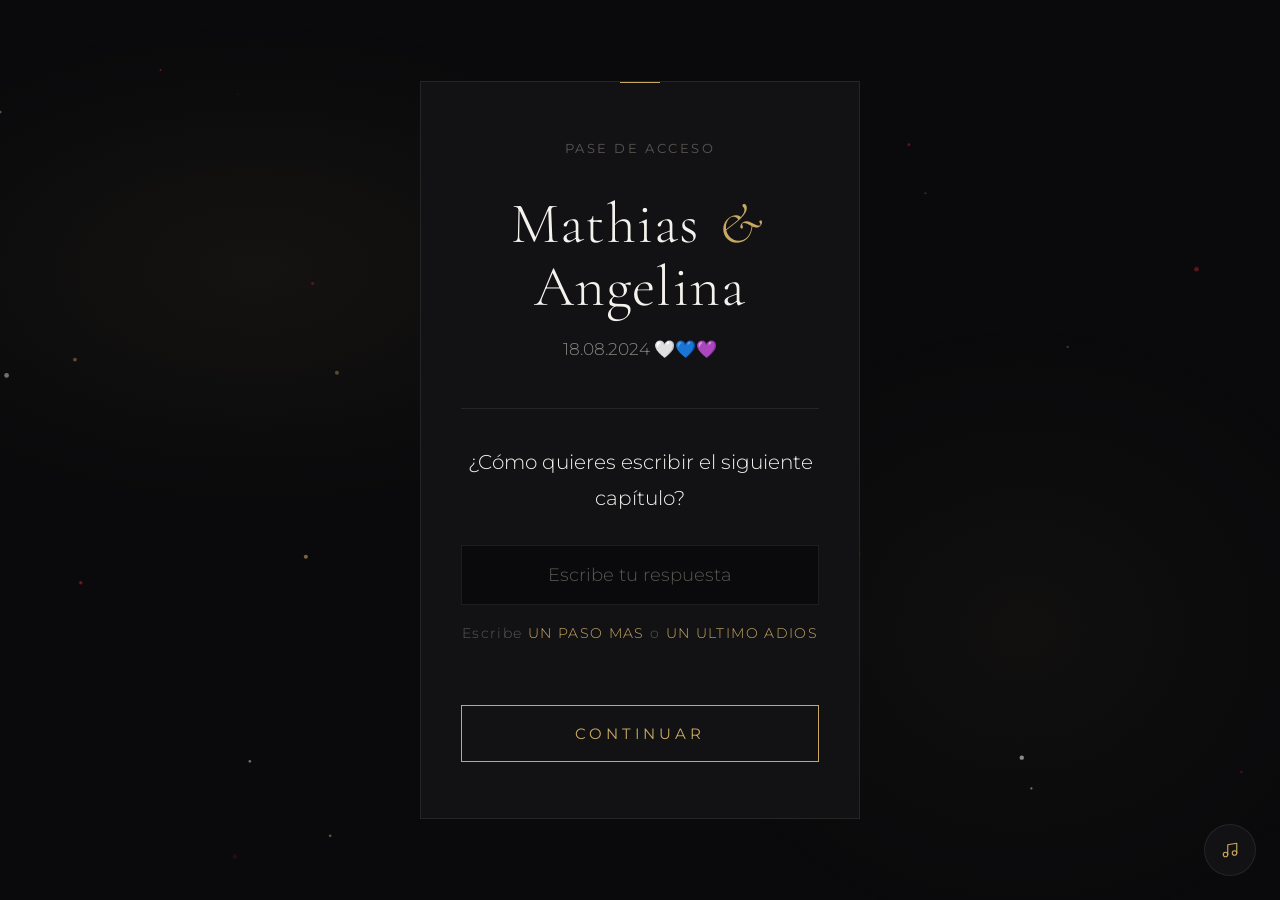
==== index.html @ 217e0d39 "Sitio web completo: Portada, gallery, letra sincronizada" ====
<!DOCTYPE html>
<html lang="es">
<head>
  <meta charset="UTF-8">
  <meta name="viewport" content="width=device-width, initial-scale=1.0">
  <title>Mathias & Angelina</title>
  <link rel="stylesheet" href="styles.css">
</head>
<body>

<div class="stage-glow"></div>
<canvas id="particles"></canvas>
<div id="cursor-glow"></div>

<!-- ==================================================================
     PANTALLA DE ENTRADA
================================================================== -->
<section id="gate">
  <div class="pass">
    <div class="pass-eyebrow mono">Pase de acceso</div>
    <h1 class="pass-title display">Mathias <span class="amp">&</span> Angelina</h1>
    <p class="pass-sub">18.08.2024 🤍💙💜</p>

    <hr class="divider">

    <p class="gate-question">¿Cómo quieres escribir el siguiente capítulo?</p>

    <form class="gate-form" id="gateForm">
      <input
        type="text"
        id="answerInput"
        placeholder="Escribe tu respuesta"
        autocomplete="off"
      >
      <p class="gate-hint">Escribe <span>UN PASO MAS</span> o <span>UN ULTIMO ADIOS</span></p>
      <p id="gateError"></p>
      <button type="submit" id="gateSubmit" class="btn-primary">Continuar</button>
    </form>
  </div>
</section>

<!-- ==================================================================
     ESCENARIO 1 — SEGUIMOS
================================================================== -->
<section id="seguimos" class="scene hidden">
  <div class="scene-inner">
    <p class="scene-eyebrow mono">Encore</p>
    <h2 class="scene-title display">Seguimos</h2>
    <p class="scene-sub">1 año, 11 meses, y lo que sigue.</p>

    <div class="message-block">
      <p>
        Angelina, si estás leyendo esto es porque decidiste seguir aquí,
        conmigo, y no sabes lo que eso significa para mí. No llegamos a
        este aniversario de casualidad: llegamos porque los dos elegimos
        quedarnos incluso en los días difíciles, incluso hoy.
      </p>
      <p>
        1 año y 11 meses no son solo un número. Son todas las
        conversaciones a las que no le tuvimos miedo, las veces que
        discutimos y decidimos entendernos en lugar de rendirnos, y
        la certeza de que sigo eligiéndote a ti, mi rokera, cada vez
        que puedo elegir.
      </p>
      <p>Gracias por quedarte. Vamos por lo que sigue.</p>
      <p>Con todo mi cariño, Mathias.</p>
    </div>

    <div class="lyrics" id="lyricsSeguimos">
      <p class="song-title">Yellow</p>
      <p class="song-artist">Coldplay</p>
      <div class="lyric-lines">
        <p class="lyric-line" data-start="0.0" data-end="3.5">Look at the stars, look how they shine for you</p>
        <p class="lyric-line" data-start="3.5" data-end="6.0">And everything you do</p>
        <p class="lyric-line" data-start="6.0" data-end="11.5">Yeah, they were all yellow</p>
        <div class="lyric-spacer"></div>
        <p class="lyric-line" data-start="19.0" data-end="22.5">I came along, I wrote a song for you</p>
        <p class="lyric-line" data-start="22.5" data-end="25.5">And all the things you do</p>
        <p class="lyric-line" data-start="25.5" data-end="30.5">And it was called Yellow</p>
        <div class="lyric-spacer"></div>
        <p class="lyric-line" data-start="37.0" data-end="40.5">So then I took my turn</p>
        <p class="lyric-line" data-start="40.5" data-end="43.5">Oh what a thing to have done</p>
        <p class="lyric-line" data-start="43.5" data-end="48.5">And it was all Yellow</p>
        <div class="lyric-spacer"></div>
        <p class="lyric-line" data-start="54.0" data-end="58.5">Your skin, oh yeah your skin and bones</p>
        <p class="lyric-line" data-start="58.5" data-end="62.5">Turn into something beautiful</p>
        <p class="lyric-line" data-start="62.5" data-end="66.5">You know, you know I love you so</p>
        <p class="lyric-line" data-start="66.5" data-end="72.0">You know I love you so</p>
        <div class="lyric-spacer"></div>
        <p class="lyric-line" data-start="79.0" data-end="82.5">I swam across, I jumped across for you</p>
        <p class="lyric-line" data-start="82.5" data-end="85.5">Oh what a thing to do</p>
        <p class="lyric-line" data-start="85.5" data-end="91.0">'Cause you were all Yellow</p>
        <div class="lyric-spacer"></div>
        <p class="lyric-line" data-start="98.0" data-end="101.5">I drew a line, I drew a line for you</p>
        <p class="lyric-line" data-start="101.5" data-end="104.5">Oh what a thing to do</p>
        <p class="lyric-line" data-start="104.5" data-end="110.0">And it was all Yellow</p>
        <div class="lyric-spacer"></div>
        <p class="lyric-line" data-start="117.0" data-end="121.5">Your skin, oh yeah your skin and bones</p>
        <p class="lyric-line" data-start="121.5" data-end="125.5">Turn into something beautiful</p>
        <p class="lyric-line" data-start="125.5" data-end="129.5">You know, for you I'd bleed myself dry</p>
        <p class="lyric-line" data-start="129.5" data-end="136.0">For you I'd bleed myself dry</p>
        <div class="lyric-spacer"></div>
        <p class="lyric-line" data-start="143.0" data-end="146.5">It's true, look how they shine for you</p>
        <p class="lyric-line" data-start="146.5" data-end="149.5">Look how they shine for you</p>
        <p class="lyric-line" data-start="149.5" data-end="155.0">Look how they shine</p>
        <div class="lyric-spacer"></div>
        <p class="lyric-line" data-start="160.0" data-end="163.5">Look at the stars, look how they shine for you</p>
        <p class="lyric-line" data-start="163.5" data-end="166.5">And everything you do</p>
        <p class="lyric-line" data-start="166.5" data-end="172.0">Yeah, they were all yellow</p>
      </div>
    </div>

    <div class="section-label">
      <span class="num mono">01</span>
      <span class="line"></span>
      <span class="txt">Nuestro setlist</span>
    </div>

    <div class="setlist">
      <div class="track">
        <span class="track-num mono">01</span>
        <div class="track-body">
          <h3>El primer beso</h3>
          <p>Siendo mejores amigos, en medio de un trabajo grupal nos besamos por primera vez.</p>
        </div>
      </div>

      <div class="track">
        <span class="track-num mono">02</span>
        <div class="track-body">
          <h3>De amigos a algo más</h3>
          <p>El momento en que dejamos de fingir que solo éramos mejores amigos.</p>
        </div>
      </div>

      <div class="track">
        <span class="track-num mono">03</span>
        <div class="track-body">
          <h3>1 año, 11 meses</h3>
          <p>Todo lo que construimos día a día, hasta hoy.</p>
        </div>
      </div>
    </div>

    <div class="section-label">
      <span class="num mono">02</span>
      <span class="line"></span>
      <span class="txt">Galería</span>
    </div>

    <div class="gallery" id="galerySeguimos">
      <div class="photo-frame"><img src="fotos/foto1.jpg" alt="Foto 1" onerror="this.style.display='none'"><div class="ph-placeholder">01</div></div>
      <div class="photo-frame"><img src="fotos/foto2.jpg" alt="Foto 2" onerror="this.style.display='none'"><div class="ph-placeholder">02</div></div>
      <div class="photo-frame"><img src="fotos/foto3.jpg" alt="Foto 3" onerror="this.style.display='none'"><div class="ph-placeholder">03</div></div>
      <div class="photo-frame"><img src="fotos/foto4.jpg" alt="Foto 4" onerror="this.style.display='none'"><div class="ph-placeholder">04</div></div>
      <div class="photo-frame"><img src="fotos/foto5.jpg" alt="Foto 5" onerror="this.style.display='none'"><div class="ph-placeholder">05</div></div>
      <div class="photo-frame"><img src="fotos/foto6.jpg" alt="Foto 6" onerror="this.style.display='none'"><div class="ph-placeholder">06</div></div>
      <div class="photo-frame"><img src="fotos/foto7.jpg" alt="Foto 7" onerror="this.style.display='none'"><div class="ph-placeholder">07</div></div>
      <div class="photo-frame"><img src="fotos/foto8.jpg" alt="Foto 8" onerror="this.style.display='none'"><div class="ph-placeholder">08</div></div>
      <div class="photo-frame"><img src="fotos/foto9.jpg" alt="Foto 9" onerror="this.style.display='none'"><div class="ph-placeholder">09</div></div>
      <div class="photo-frame"><img src="fotos/foto10.jpg" alt="Foto 10" onerror="this.style.display='none'"><div class="ph-placeholder">10</div></div>
      <div class="photo-frame"><img src="fotos/foto11.jpg" alt="Foto 11" onerror="this.style.display='none'"><div class="ph-placeholder">11</div></div>
      <div class="photo-frame"><img src="fotos/foto12.jpg" alt="Foto 12" onerror="this.style.display='none'"><div class="ph-placeholder">12</div></div>
      <div class="photo-frame"><img src="fotos/foto13.jpg" alt="Foto 13" onerror="this.style.display='none'"><div class="ph-placeholder">13</div></div>
      <div class="photo-frame"><img src="fotos/foto14.jpg" alt="Foto 14" onerror="this.style.display='none'"><div class="ph-placeholder">14</div></div>
      <div class="photo-frame"><img src="fotos/foto15.jpg" alt="Foto 15" onerror="this.style.display='none'"><div class="ph-placeholder">15</div></div>
      <div class="photo-frame"><img src="fotos/foto16.jpg" alt="Foto 16" onerror="this.style.display='none'"><div class="ph-placeholder">16</div></div>
      <div class="photo-frame"><img src="fotos/foto17.jpg" alt="Foto 17" onerror="this.style.display='none'"><div class="ph-placeholder">17</div></div>
      <div class="photo-frame"><img src="fotos/foto18.jpg" alt="Foto 18" onerror="this.style.display='none'"><div class="ph-placeholder">18</div></div>
      <div class="photo-frame"><img src="fotos/foto19.jpg" alt="Foto 19" onerror="this.style.display='none'"><div class="ph-placeholder">19</div></div>
      <div class="photo-frame"><img src="fotos/foto20.jpg" alt="Foto 20" onerror="this.style.display='none'"><div class="ph-placeholder">20</div></div>
    </div>

    <p class="signoff">Gracias por seguir eligiéndome <span class="heart">♥</span> — M.</p>
  </div>
</section>

<!-- ==================================================================
     ESCENARIO 2 — DESPEDIMOS
================================================================== -->
<section id="despedimos" class="scene hidden">
  <div class="scene-inner">
    <p class="scene-eyebrow mono">Última función</p>
    <h2 class="scene-title display">Gracias</h2>
    <p class="scene-sub">Por 1 año, 10 meses que valieron la pena.</p>

    <div class="message-block">
      <p>
        Angelina, si estamos aquí es porque decidimos, con honestidad,
        que este capítulo se cierra. Y aunque duele, quiero que sepas
        que nada de lo que vivimos deja de haber sido real ni de haber
        valido la pena.
      </p>
      <p>
        Gracias por 1 año y 10 meses en los que aprendí lo que es
        querer a alguien de verdad. Gracias por tu forma de ser, por
        tu manera de reírte, por dejarme entrar en tu mundo. Todo eso
        me lo llevo conmigo, y espero haberte dejado algo bueno a ti
        también.
      </p>
      <p>
        Te deseo lo mejor de corazón, Angelina. Que sigas siendo tan
        tú, tan rokera, y que lo que venga te trate como mereces.
      </p>
      <p>Con cariño y buenos deseos, Mathias.</p>
    </div>

    <div class="lyrics" id="lyricsDespedidos">
      <p class="song-title">Yellow</p>
      <p class="song-artist">Coldplay</p>
      <div class="lyric-lines">
        <p class="lyric-line" data-start="0.0" data-end="3.5">Look at the stars, look how they shine for you</p>
        <p class="lyric-line" data-start="3.5" data-end="6.0">And everything you do</p>
        <p class="lyric-line" data-start="6.0" data-end="11.5">Yeah, they were all yellow</p>
        <div class="lyric-spacer"></div>
        <p class="lyric-line" data-start="19.0" data-end="22.5">I came along, I wrote a song for you</p>
        <p class="lyric-line" data-start="22.5" data-end="25.5">And all the things you do</p>
        <p class="lyric-line" data-start="25.5" data-end="30.5">And it was called Yellow</p>
        <div class="lyric-spacer"></div>
        <p class="lyric-line" data-start="37.0" data-end="40.5">So then I took my turn</p>
        <p class="lyric-line" data-start="40.5" data-end="43.5">Oh what a thing to have done</p>
        <p class="lyric-line" data-start="43.5" data-end="48.5">And it was all Yellow</p>
        <div class="lyric-spacer"></div>
        <p class="lyric-line" data-start="54.0" data-end="58.5">Your skin, oh yeah your skin and bones</p>
        <p class="lyric-line" data-start="58.5" data-end="62.5">Turn into something beautiful</p>
        <p class="lyric-line" data-start="62.5" data-end="66.5">You know, you know I love you so</p>
        <p class="lyric-line" data-start="66.5" data-end="72.0">You know I love you so</p>
        <div class="lyric-spacer"></div>
        <p class="lyric-line" data-start="79.0" data-end="82.5">I swam across, I jumped across for you</p>
        <p class="lyric-line" data-start="82.5" data-end="85.5">Oh what a thing to do</p>
        <p class="lyric-line" data-start="85.5" data-end="91.0">'Cause you were all Yellow</p>
        <div class="lyric-spacer"></div>
        <p class="lyric-line" data-start="98.0" data-end="101.5">I drew a line, I drew a line for you</p>
        <p class="lyric-line" data-start="101.5" data-end="104.5">Oh what a thing to do</p>
        <p class="lyric-line" data-start="104.5" data-end="110.0">And it was all Yellow</p>
        <div class="lyric-spacer"></div>
        <p class="lyric-line" data-start="117.0" data-end="121.5">Your skin, oh yeah your skin and bones</p>
        <p class="lyric-line" data-start="121.5" data-end="125.5">Turn into something beautiful</p>
        <p class="lyric-line" data-start="125.5" data-end="129.5">You know, for you I'd bleed myself dry</p>
        <p class="lyric-line" data-start="129.5" data-end="136.0">For you I'd bleed myself dry</p>
        <div class="lyric-spacer"></div>
        <p class="lyric-line" data-start="143.0" data-end="146.5">It's true, look how they shine for you</p>
        <p class="lyric-line" data-start="146.5" data-end="149.5">Look how they shine for you</p>
        <p class="lyric-line" data-start="149.5" data-end="155.0">Look how they shine</p>
        <div class="lyric-spacer"></div>
        <p class="lyric-line" data-start="160.0" data-end="163.5">Look at the stars, look how they shine for you</p>
        <p class="lyric-line" data-start="163.5" data-end="166.5">And everything you do</p>
        <p class="lyric-line" data-start="166.5" data-end="172.0">Yeah, they were all yellow</p>
      </div>
    </div>

    <div class="section-label">
      <span class="num mono">01</span>
      <span class="line"></span>
      <span class="txt">Algunos recuerdos</span>
    </div>

    <div class="gallery gallery-soft" id="galeryDespedida">
      <div class="photo-frame"><img src="fotos/despedida1.jpg" alt="Foto 1" onerror="this.style.display='none'"><div class="ph-placeholder">01</div></div>
      <div class="photo-frame"><img src="FT 19.jpeg" alt="Foto 2" onerror="this.style.display='none'"><div class="ph-placeholder">02</div></div>
      <div class="photo-frame"><img src="FT 15 .jpeg" alt="Foto 3" onerror="this.style.display='none'"><div class="ph-placeholder">03</div></div>
      <div class="photo-frame"><img src="FT 11.jpeg" alt="Foto 4" onerror="this.style.display='none'"><div class="ph-placeholder">04</div></div>
    </div>

    <p class="signoff">Gracias por todo lo que fuimos <span class="heart">♥</span> — M.</p>
  </div>
</section>

<!-- Reproductor de música -->
<audio id="bgMusic" src="cancion.mp3" loop></audio>
<button id="musicToggle" aria-label="Reproducir música" title="Música">
  <svg viewBox="0 0 24 24">
    <path d="M9 18V5l12-2v13"/>
    <circle cx="6" cy="18" r="3"/>
    <circle cx="18" cy="16" r="3"/>
  </svg>
</button>

<script src="background.js"></script>
<script src="app.js"></script>
</body>
</html>
---- styles.css ----
/* ====================================================================
   ESTILOS COMPARTIDOS — Mathias & Angelina
   Diseño elegante minimalista + móvil optimizado
===================================================================== */

@import url('https://fonts.googleapis.com/css2?family=Cormorant+Garamond:ital,wght@0,300;0,400;0,500;0,600;1,300;1,400&family=Montserrat:wght@200;300;400;500&display=swap');

:root {
  --bg: #0a0a0c;
  --bg-soft: #121215;
  --bg-card: #1a1a1f;
  --accent: #c9a962;
  --accent-soft: rgba(201, 169, 98, 0.15);
  --text: #f5f2ed;
  --text-muted: #8a8580;
  --text-dim: #5a5652;
  --border: rgba(245, 242, 237, 0.08);
  --border-hover: rgba(201, 169, 98, 0.3);
}

*, *::before, *::after {
  box-sizing: border-box;
  margin: 0;
  padding: 0;
}

html {
  scroll-behavior: smooth;
  font-size: 18px;
}

body {
  background: var(--bg);
  color: var(--text);
  font-family: 'Montserrat', -apple-system, sans-serif;
  font-weight: 300;
  line-height: 1.8;
  overflow-x: hidden;
  -webkit-font-smoothing: antialiased;
}

/* ---------- Tipografías ---------- */
.display {
  font-family: 'Cormorant Garamond', Georgia, serif;
  font-weight: 300;
  letter-spacing: 0.02em;
  line-height: 1.1;
}

.mono {
  font-family: 'Montserrat', sans-serif;
  font-weight: 400;
  font-size: 0.7rem;
  letter-spacing: 0.2em;
  text-transform: uppercase;
}

.hidden {
  display: none !important;
}

/* ---------- Fondo atmosférico ---------- */
.stage-glow {
  position: fixed;
  inset: 0;
  pointer-events: none;
  z-index: 0;
}

.stage-glow::before {
  content: "";
  position: absolute;
  width: 100%;
  height: 100%;
  background:
    radial-gradient(ellipse 50% 40% at 20% 30%, rgba(201, 169, 98, 0.06), transparent 70%),
    radial-gradient(ellipse 40% 50% at 80% 70%, rgba(201, 169, 98, 0.04), transparent 70%);
  animation: ambientDrift 40s ease-in-out infinite alternate;
}

@keyframes ambientDrift {
  0% { transform: translate(0, 0) scale(1); }
  50% { transform: translate(2%, -1%) scale(1.02); }
  100% { transform: translate(-1%, 2%) scale(0.98); }
}

#particles {
  position: fixed;
  inset: 0;
  z-index: 0;
  pointer-events: none;
}

/* Resplandor cursor */
#cursor-glow {
  position: fixed;
  width: 300px;
  height: 300px;
  left: 0;
  top: 0;
  transform: translate(-50%, -50%);
  border-radius: 50%;
  background: radial-gradient(circle, rgba(201, 169, 98, 0.1), transparent 70%);
  pointer-events: none;
  z-index: 0;
  opacity: 0;
  transition: opacity 0.6s ease;
  filter: blur(30px);
}

#cursor-glow.active {
  opacity: 1;
}

@media (prefers-reduced-motion: reduce) {
  .stage-glow::before { animation: none; }
  #cursor-glow { display: none; }
}

/* ---------- Botones ---------- */
.btn-primary {
  background: transparent;
  color: var(--accent);
  border: 1px solid var(--accent);
  padding: 18px 56px;
  font-family: 'Montserrat', sans-serif;
  font-size: 0.85rem;
  font-weight: 400;
  letter-spacing: 0.25em;
  text-transform: uppercase;
  cursor: pointer;
  transition: all 0.4s cubic-bezier(0.25, 0.46, 0.45, 0.94);
  text-decoration: none;
  display: inline-block;
  position: relative;
  overflow: hidden;
}

.btn-primary::before {
  content: "";
  position: absolute;
  top: 0;
  left: -100%;
  width: 100%;
  height: 100%;
  background: var(--accent);
  transition: left 0.4s cubic-bezier(0.25, 0.46, 0.45, 0.94);
  z-index: -1;
}

.btn-primary:hover {
  color: var(--bg);
}

.btn-primary:hover::before {
  left: 0;
}

/* ---------- Portada ---------- */
#cover {
  min-height: 100vh;
  min-height: 100dvh;
  display: flex;
  flex-direction: column;
  align-items: center;
  justify-content: center;
  position: relative;
  z-index: 1;
  padding: 32px 24px;
  text-align: center;
}

.cover-eyebrow {
  color: var(--text-dim);
  margin-bottom: 40px;
  opacity: 0;
  animation: fadeIn 1s ease 0.3s forwards;
}

.cover-title {
  font-size: clamp(3rem, 12vw, 8rem);
  display: flex;
  flex-wrap: wrap;
  justify-content: center;
  gap: 0 0.3em;
}

.cover-title .word {
  display: inline-block;
  opacity: 0;
  transform: translateY(30px);
  animation: riseIn 1s cubic-bezier(0.25, 0.46, 0.45, 0.94) forwards;
}

.cover-title .word:nth-child(1) { animation-delay: 0.5s; }
.cover-title .word.amp {
  color: var(--accent);
  font-style: italic;
  animation-delay: 0.8s;
}
.cover-title .word:nth-child(3) { animation-delay: 1.1s; }

@keyframes riseIn {
  to { opacity: 1; transform: translateY(0); }
}

@keyframes fadeIn {
  to { opacity: 1; }
}

.cover-line {
  width: 0;
  height: 1px;
  background: linear-gradient(90deg, transparent, var(--accent), transparent);
  margin: 40px auto 0;
  animation: growLine 1.5s ease 1.4s forwards;
}

@keyframes growLine {
  to { width: 200px; }
}

.cover-sub {
  margin-top: 32px;
  color: var(--text-muted);
  font-size: 1.05rem;
  max-width: 400px;
  opacity: 0;
  animation: fadeIn 1s ease 1.8s forwards;
}

.cover-sub strong {
  color: var(--accent);
  font-weight: 400;
}

.cover-cta {
  margin-top: 56px;
  opacity: 0;
  animation: fadeIn 1s ease 2.2s forwards;
}

.cover-hint {
  margin-top: 24px;
  color: var(--text-dim);
  opacity: 0;
  animation: fadeIn 1s ease 2.6s forwards;
}

@media (prefers-reduced-motion: reduce) {
  .cover-eyebrow, .cover-title .word, .cover-sub, .cover-cta, .cover-hint, .cover-line {
    animation: none !important;
    opacity: 1 !important;
    transform: none !important;
    width: 200px;
  }
}

/* ---------- Pantalla de entrada (gate) ---------- */
#gate {
  min-height: 100vh;
  min-height: 100dvh;
  display: flex;
  align-items: center;
  justify-content: center;
  position: relative;
  z-index: 1;
  padding: 24px;
}

.pass {
  width: 100%;
  max-width: 440px;
  background: var(--bg-soft);
  border: 1px solid var(--border);
  padding: 56px 40px;
  position: relative;
}

.pass::before {
  content: "";
  position: absolute;
  top: 0;
  left: 50%;
  transform: translateX(-50%);
  width: 40px;
  height: 1px;
  background: var(--accent);
}

.pass-eyebrow {
  color: var(--text-dim);
  text-align: center;
  margin-bottom: 32px;
}

.pass-title {
  font-size: clamp(2rem, 8vw, 3.2rem);
  text-align: center;
  color: var(--text);
}

.pass-title .amp {
  color: var(--accent);
  font-style: italic;
  margin: 0 0.1em;
}

.pass-sub {
  text-align: center;
  color: var(--text-muted);
  font-size: 0.95rem;
  margin-top: 14px;
  margin-bottom: 44px;
}

.pass-sub strong {
  color: var(--accent);
  font-weight: 400;
}

.divider {
  border: none;
  border-top: 1px solid var(--border);
  margin: 0 0 36px;
}

.gate-question {
  text-align: center;
  font-size: 1.1rem;
  color: var(--text);
  margin-bottom: 28px;
  font-weight: 300;
}

.gate-form {
  display: flex;
  flex-direction: column;
  gap: 16px;
}

#answerInput {
  background: var(--bg);
  border: 1px solid var(--border);
  color: var(--text);
  font-family: 'Montserrat', sans-serif;
  font-size: 1rem;
  font-weight: 300;
  text-align: center;
  padding: 18px 20px;
  letter-spacing: 0.15em;
  text-transform: uppercase;
  outline: none;
  transition: border-color 0.3s ease, box-shadow 0.3s ease;
}

#answerInput:focus {
  border-color: var(--accent);
  box-shadow: 0 0 0 3px var(--accent-soft);
}

#answerInput::placeholder {
  color: var(--text-dim);
  text-transform: none;
  letter-spacing: normal;
}

.gate-hint {
  text-align: center;
  font-size: 0.75rem;
  color: var(--text-dim);
  letter-spacing: 0.1em;
}

.gate-hint span {
  color: var(--accent);
}

#gateSubmit {
  margin-top: 8px;
  width: 100%;
}

#gateError {
  text-align: center;
  font-size: 0.85rem;
  color: #c97a6a;
  min-height: 24px;
  margin-top: -4px;
}

/* ---------- Secciones ---------- */
.scene {
  position: relative;
  z-index: 1;
  min-height: 100vh;
  padding: 100px 24px 120px;
}

.scene-inner {
  max-width: 900px;
  margin: 0 auto;
}

.scene-eyebrow {
  text-align: center;
  color: var(--text-dim);
  margin-bottom: 20px;
}

.scene-title {
  text-align: center;
  font-size: clamp(2.5rem, 10vw, 5rem);
  margin-bottom: 12px;
}

.scene-sub {
  text-align: center;
  color: var(--text-muted);
  font-size: 1rem;
  margin-bottom: 70px;
}

/* ---------- Mensajes ---------- */
.message-block {
  max-width: 600px;
  margin: 0 auto 90px;
  font-size: 1.1rem;
  line-height: 2;
  color: var(--text-muted);
  font-weight: 300;
  text-align: center;
}

.message-block p {
  margin: 0 0 24px;
}

.message-block p:last-child {
  margin-bottom: 0;
  color: var(--text-dim);
  font-style: italic;
  margin-top: 40px;
}

/* ---------- Labels de sección ---------- */
.section-label {
  display: flex;
  align-items: center;
  gap: 20px;
  max-width: 600px;
  margin: 0 auto 40px;
}

.section-label .num {
  color: var(--accent);
  font-size: 0.75rem;
}

.section-label .line {
  flex: 1;
  height: 1px;
  background: var(--border);
}

.section-label .txt {
  font-size: 0.7rem;
  color: var(--text-dim);
}

/* ---------- Timeline / Setlist ---------- */
.setlist {
  max-width: 600px;
  margin: 0 auto 90px;
  border-top: 1px solid var(--border);
}

.track {
  display: flex;
  gap: 24px;
  padding: 28px 0;
  border-bottom: 1px solid var(--border);
  transition: background 0.3s ease;
}

.track:hover {
  background: var(--accent-soft);
}

.track-num {
  color: var(--accent);
  font-size: 0.75rem;
  padding-top: 4px;
  min-width: 28px;
}

.track-body h3 {
  font-family: 'Cormorant Garamond', Georgia, serif;
  font-size: 1.6rem;
  font-weight: 400;
  margin: 0 0 8px;
  color: var(--text);
}

.track-body p {
  margin: 0;
  font-size: 0.95rem;
  color: var(--text-muted);
  line-height: 1.7;
}

/* ---------- Galería ---------- */
.gallery {
  display: grid;
  grid-template-columns: repeat(4, 1fr);
  gap: 16px;
  max-width: 900px;
  margin: 0 auto;
}

.photo-frame {
  aspect-ratio: 3/4;
  background: var(--bg-card);
  border: 1px solid var(--border);
  overflow: hidden;
  position: relative;
  opacity: 0;
  transform: translateY(24px);
  transition: opacity 0.7s ease, transform 0.7s ease, border-color 0.3s ease;
}

.photo-frame.visible {
  opacity: 1;
  transform: translateY(0);
}

.photo-frame:hover {
  border-color: var(--border-hover);
}

.photo-frame img {
  width: 100%;
  height: 100%;
  object-fit: cover;
  display: block;
  transition: transform 0.6s cubic-bezier(0.25, 0.46, 0.45, 0.94), filter 0.6s ease;
  filter: grayscale(20%) brightness(0.95);
}

.photo-frame:hover img {
  transform: scale(1.05);
  filter: grayscale(0%) brightness(1);
}

.photo-frame .ph-placeholder {
  position: absolute;
  inset: 0;
  display: flex;
  align-items: center;
  justify-content: center;
  font-size: 0.7rem;
  color: var(--text-dim);
  letter-spacing: 0.1em;
}

@media (prefers-reduced-motion: reduce) {
  .photo-frame {
    opacity: 1;
    transform: none;
    transition: none;
  }
  .photo-frame:hover img {
    transform: none;
  }
}

/* Galería despedida */
.gallery-soft .photo-frame {
  filter: grayscale(40%) brightness(0.85);
}

.gallery-soft .photo-frame:hover {
  filter: none;
}

/* ---------- Reproductor ---------- */
#musicToggle {
  position: fixed;
  bottom: 24px;
  right: 24px;
  z-index: 10;
  width: 52px;
  height: 52px;
  border-radius: 50%;
  background: var(--bg-soft);
  border: 1px solid var(--border);
  display: flex;
  align-items: center;
  justify-content: center;
  cursor: pointer;
  transition: all 0.3s ease;
}

#musicToggle:hover {
  border-color: var(--accent);
  background: var(--bg-card);
}

#musicToggle svg {
  width: 18px;
  height: 18px;
  fill: none;
  stroke: var(--accent);
  stroke-width: 1.5;
  stroke-linecap: round;
  stroke-linejoin: round;
}

#musicToggle.playing {
  animation: gentlePulse 3s ease-in-out infinite;
}

@keyframes gentlePulse {
  0%, 100% { box-shadow: 0 0 0 0 var(--accent-soft); }
  50% { box-shadow: 0 0 0 12px transparent; }
}

/* ---------- Firma ---------- */
.signoff {
  text-align: center;
  margin-top: 100px;
  color: var(--text-dim);
  font-size: 0.85rem;
  letter-spacing: 0.15em;
}

.signoff .heart {
  color: var(--accent);
  display: inline-block;
  animation: heartbeat 2s ease-in-out infinite;
}

@keyframes heartbeat {
  0%, 100% { transform: scale(1); }
  50% { transform: scale(1.1); }
}

/* ---------- Letra de canción ---------- */
.lyrics {
  max-width: 500px;
  margin: 0 auto 90px;
  text-align: center;
  padding: 48px 32px;
  border-top: 1px solid var(--border);
  border-bottom: 1px solid var(--border);
  position: relative;
}

.lyrics::before {
  content: "♫";
  display: block;
  font-size: 1.2rem;
  color: var(--accent);
  margin-bottom: 28px;
  opacity: 0.6;
}

.lyrics .song-title {
  font-family: 'Montserrat', sans-serif;
  font-size: 0.7rem;
  font-weight: 400;
  letter-spacing: 0.25em;
  text-transform: uppercase;
  color: var(--accent);
  margin-bottom: 8px;
}

.lyrics .song-artist {
  font-family: 'Montserrat', sans-serif;
  font-size: 0.7rem;
  font-weight: 300;
  color: var(--text-dim);
  margin-bottom: 32px;
  letter-spacing: 0.1em;
}

.lyrics .lyric-lines {
  max-height: 320px;
  overflow-y: auto;
  scroll-behavior: smooth;
  scrollbar-width: none;
}

.lyrics .lyric-lines::-webkit-scrollbar {
  display: none;
}

.lyrics .lyric-line {
  font-family: 'Cormorant Garamond', Georgia, serif;
  font-size: 1.2rem;
  font-style: italic;
  color: var(--text-dim);
  line-height: 2.2;
  margin: 0;
  transition: color 0.4s ease, transform 0.4s ease, text-shadow 0.4s ease;
  cursor: pointer;
  padding: 4px 8px;
  border-radius: 4px;
}

.lyrics .lyric-line:hover {
  color: var(--text-muted);
  background: rgba(201, 169, 98, 0.05);
}

.lyrics .lyric-line.active {
  color: var(--text);
  transform: scale(1.05);
  text-shadow: 0 0 30px rgba(201, 169, 98, 0.3);
}

.lyrics .lyric-line.past {
  color: var(--text-muted);
}

.lyrics .lyric-spacer {
  height: 16px;
}

/* ====================================================================
   MÓVIL — Responsive completo
===================================================================== */

@media (max-width: 600px) {
  html {
    font-size: 16px;
  }

  body {
    line-height: 1.75;
  }

  /* Portada */
  #cover {
    padding: 24px 20px;
    min-height: 100vh;
    min-height: 100dvh;
  }

  .cover-title {
    font-size: clamp(2.5rem, 14vw, 4rem);
    gap: 0 0.2em;
  }

  .cover-sub {
    font-size: 0.95rem;
    padding: 0 12px;
  }

  .cover-eyebrow {
    margin-bottom: 28px;
  }

  .cover-line {
    margin-top: 28px;
  }

  /* Gate / Pass */
  #gate {
    padding: 16px;
    align-items: flex-start;
    padding-top: 15vh;
  }

  .pass {
    padding: 40px 28px;
  }

  .pass-title {
    font-size: clamp(1.8rem, 10vw, 2.8rem);
  }

  .pass-sub {
    font-size: 0.9rem;
    margin-bottom: 36px;
  }

  .gate-question {
    font-size: 1rem;
  }

  #answerInput {
    font-size: 0.95rem;
    padding: 16px 16px;
  }

  /* Escenas */
  .scene {
    padding: 70px 20px 100px;
  }

  .scene-title {
    font-size: clamp(2rem, 12vw, 3.5rem);
  }

  .scene-sub {
    font-size: 0.9rem;
    margin-bottom: 50px;
  }

  .message-block {
    font-size: 1rem;
    line-height: 1.9;
    margin-bottom: 70px;
    padding: 0 4px;
  }

  /* Setlist */
  .track {
    gap: 16px;
    padding: 24px 0;
  }

  .track-body h3 {
    font-size: 1.35rem;
  }

  .track-body p {
    font-size: 0.9rem;
  }

  /* Galería — 2 columnas en móvil */
  .gallery {
    grid-template-columns: repeat(2, 1fr);
    gap: 10px;
  }

  .photo-frame .ph-placeholder {
    font-size: 0.6rem;
  }

  /* Labels */
  .section-label {
    gap: 14px;
    margin-bottom: 30px;
  }

  /* Firma */
  .signoff {
    margin-top: 70px;
    font-size: 0.8rem;
  }

  /* Letra */
  .lyrics {
    padding: 36px 20px;
    margin-bottom: 70px;
  }

  .lyrics .lyric-line {
    font-size: 1.1rem;
  }

  .lyrics .lyric-lines {
    max-height: 280px;
  }

  /* Botón música */
  #musicToggle {
    bottom: 20px;
    right: 20px;
    width: 48px;
    height: 48px;
  }

  #musicToggle svg {
    width: 16px;
    height: 16px;
  }
}

/* Tablets / pantallas medianas */
@media (min-width: 601px) and (max-width: 900px) {
  .gallery {
    grid-template-columns: repeat(3, 1fr);
    gap: 14px;
  }

  .scene {
    padding: 90px 32px 120px;
  }
}
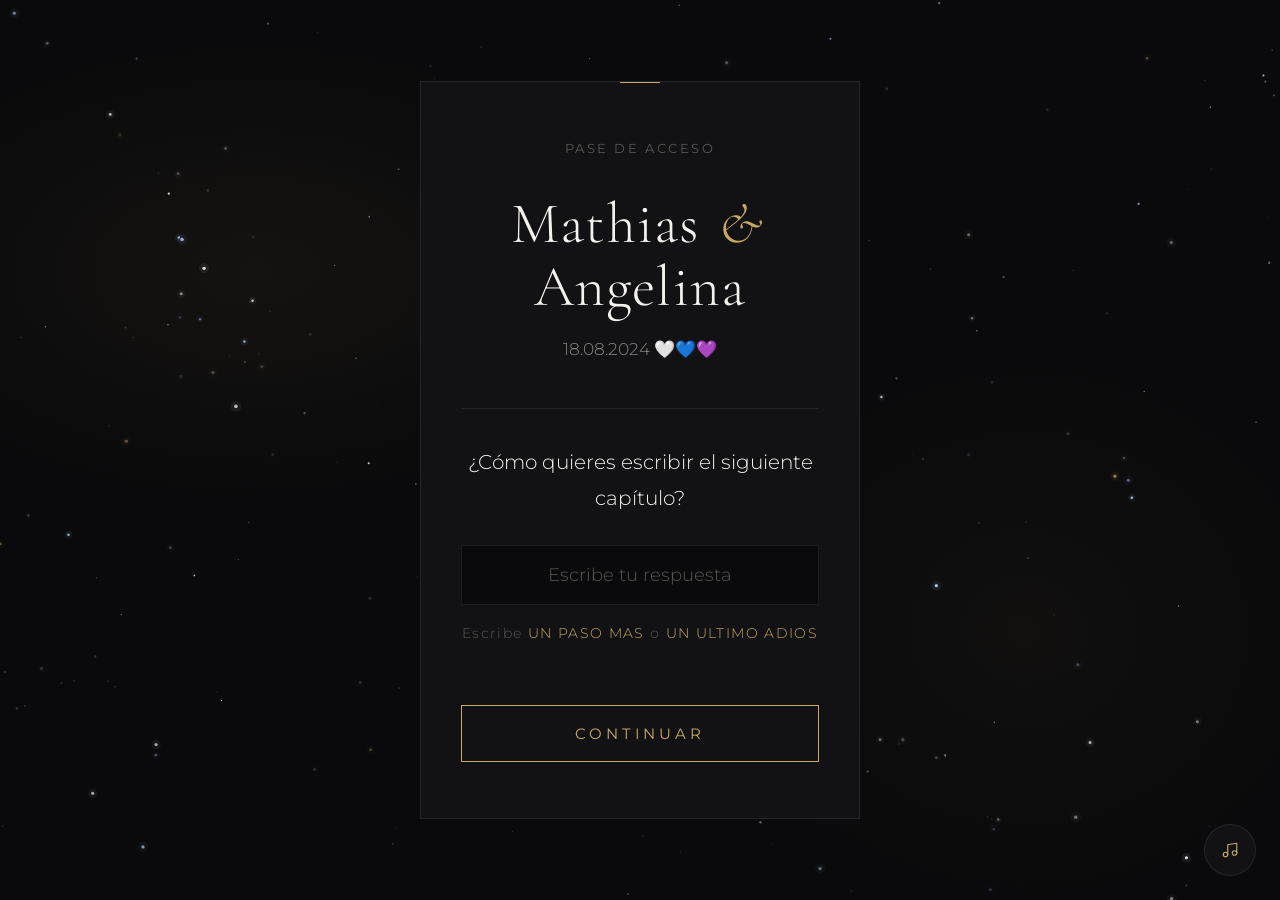
==== commit 30a684b0: "Mensaje oculto" ====
--- a/index.html
+++ b/index.html
@@ -172,6 +172,7 @@
     </div>
 
     <p class="signoff">Gracias por seguir eligiéndome <span class="heart">♥</span> — M.</p>
+    <p class="hidden-message" title="Gracias por enseñarme a amar.">♥</p>
   </div>
 </section>
 
@@ -263,6 +264,7 @@
     </div>
 
     <p class="signoff">Gracias por todo lo que fuimos <span class="heart">♥</span> — M.</p>
+    <p class="hidden-message" title="Gracias por enseñarme a amar.">♥</p>
   </div>
 </section>
 
--- a/styles.css
+++ b/styles.css
@@ -727,6 +727,22 @@
   height: 16px;
 }
 
+/* ---------- Mensaje oculto ---------- */
+.hidden-message {
+  text-align: center;
+  margin-top: 40px;
+  font-size: 0.6rem;
+  color: transparent;
+  cursor: default;
+  transition: color 0.6s ease;
+  letter-spacing: 0.3em;
+}
+
+.hidden-message:hover {
+  color: var(--accent);
+  letter-spacing: 0.5em;
+}
+
 /* ====================================================================
    MÓVIL — Responsive completo
 ===================================================================== */
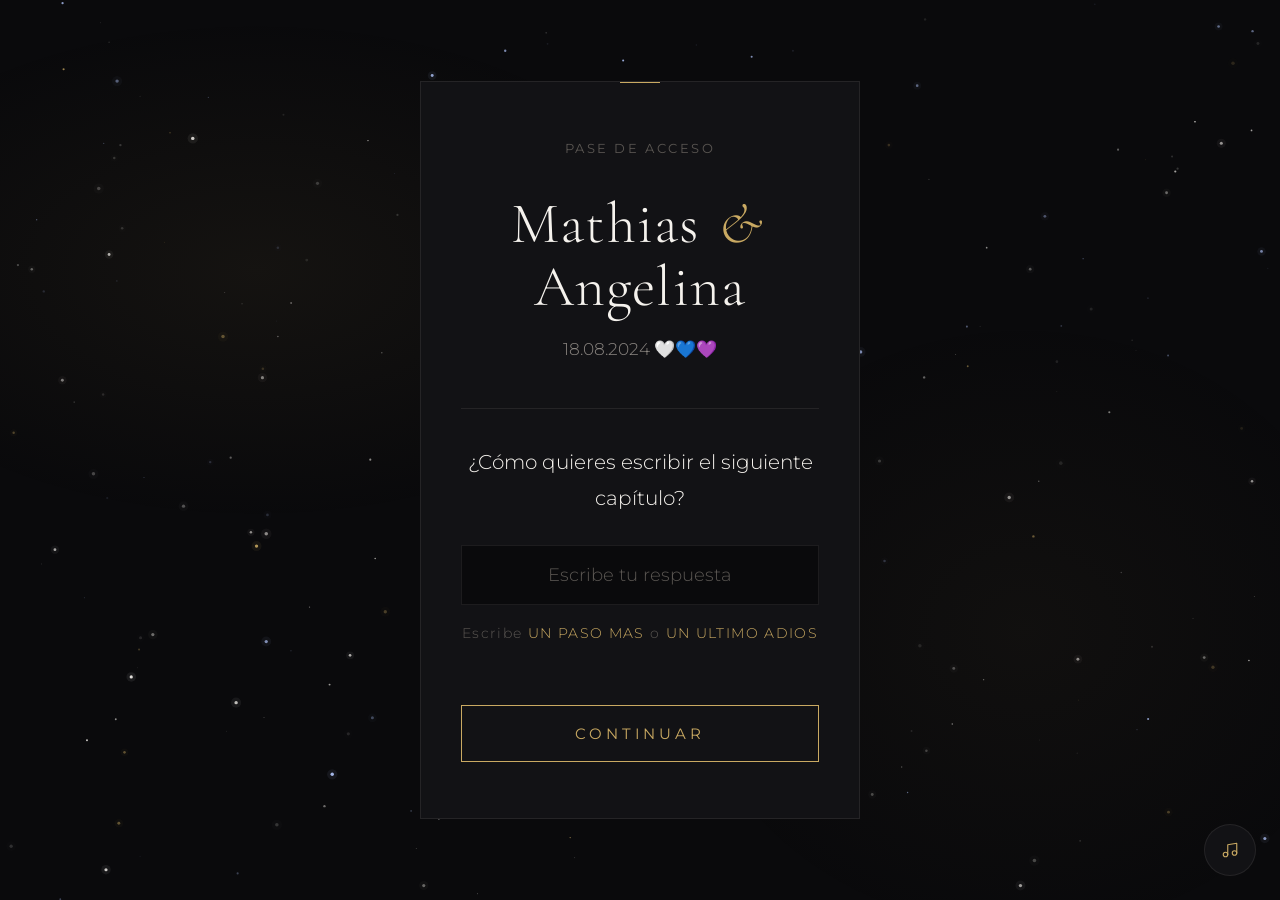
==== commit 8a3dcbdd: "Modal con mensaje secreto al hacer click" ====
--- a/index.html
+++ b/index.html
@@ -172,7 +172,7 @@
     </div>
 
     <p class="signoff">Gracias por seguir eligiéndome <span class="heart">♥</span> — M.</p>
-    <p class="hidden-message" title="Gracias por enseñarme a amar.">♥</p>
+    <p class="hidden-message" id="hiddenMsg1">♥</p>
   </div>
 </section>
 
@@ -264,9 +264,17 @@
     </div>
 
     <p class="signoff">Gracias por todo lo que fuimos <span class="heart">♥</span> — M.</p>
-    <p class="hidden-message" title="Gracias por enseñarme a amar.">♥</p>
+    <p class="hidden-message" id="hiddenMsg2">♥</p>
   </div>
 </section>
+
+<!-- Mensaje oculto modal -->
+<div class="secret-modal" id="secretModal">
+  <div class="secret-modal-content">
+    <p class="secret-text">Gracias por enseñarme a amar.</p>
+    <button class="secret-close" id="secretClose">♥</button>
+  </div>
+</div>
 
 <!-- Reproductor de música -->
 <audio id="bgMusic" src="cancion.mp3" loop></audio>
--- a/styles.css
+++ b/styles.css
@@ -731,16 +731,75 @@
 .hidden-message {
   text-align: center;
   margin-top: 40px;
-  font-size: 0.6rem;
-  color: transparent;
-  cursor: default;
-  transition: color 0.6s ease;
-  letter-spacing: 0.3em;
-}
-
-.hidden-message:hover {
-  color: var(--accent);
-  letter-spacing: 0.5em;
+  font-size: 0.8rem;
+  color: var(--text-dim);
+  cursor: pointer;
+  transition: all 0.6s ease;
+  letter-spacing: 0.2em;
+  opacity: 0.4;
+}
+
+.hidden-message:hover,
+.hidden-message:active {
+  color: var(--accent);
+  opacity: 1;
+}
+
+/* Modal secreto */
+.secret-modal {
+  position: fixed;
+  inset: 0;
+  z-index: 100;
+  display: flex;
+  align-items: center;
+  justify-content: center;
+  background: rgba(10, 10, 12, 0.92);
+  opacity: 0;
+  visibility: hidden;
+  transition: opacity 0.5s ease, visibility 0.5s ease;
+  padding: 24px;
+}
+
+.secret-modal.active {
+  opacity: 1;
+  visibility: visible;
+}
+
+.secret-modal-content {
+  text-align: center;
+  transform: translateY(20px) scale(0.95);
+  transition: transform 0.5s cubic-bezier(0.25, 0.46, 0.45, 0.94);
+}
+
+.secret-modal.active .secret-modal-content {
+  transform: translateY(0) scale(1);
+}
+
+.secret-text {
+  font-family: 'Cormorant Garamond', Georgia, serif;
+  font-size: clamp(1.8rem, 6vw, 3rem);
+  font-style: italic;
+  color: var(--accent);
+  line-height: 1.5;
+  margin-bottom: 40px;
+  text-shadow: 0 0 40px rgba(201, 169, 98, 0.3);
+}
+
+.secret-close {
+  background: none;
+  border: 1px solid var(--border);
+  color: var(--text-dim);
+  font-size: 1.2rem;
+  width: 48px;
+  height: 48px;
+  border-radius: 50%;
+  cursor: pointer;
+  transition: all 0.3s ease;
+}
+
+.secret-close:hover {
+  border-color: var(--accent);
+  color: var(--accent);
 }
 
 /* ====================================================================
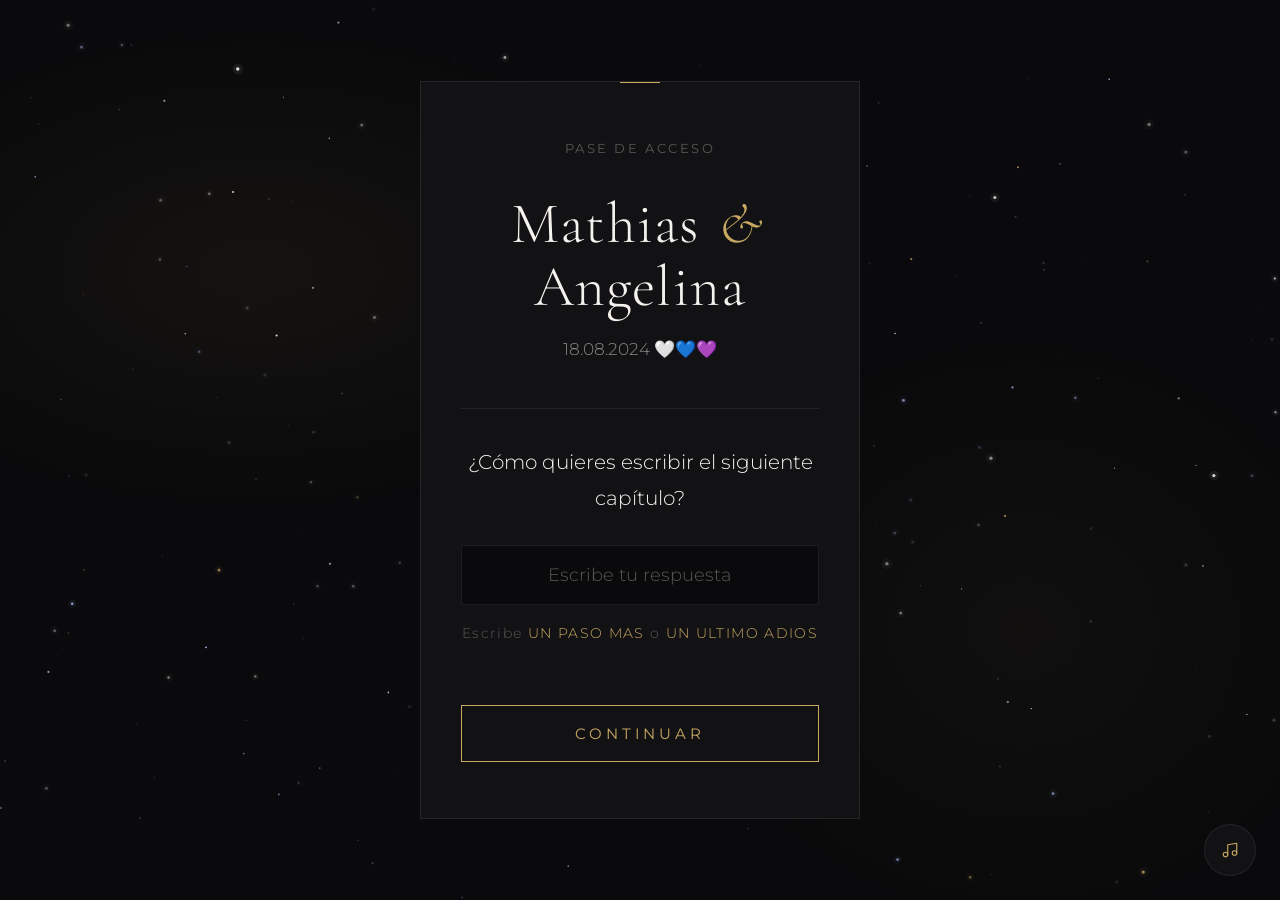
==== commit d1858846: "Mensaje secreto completo" ====
--- a/index.html
+++ b/index.html
@@ -271,7 +271,8 @@
 <!-- Mensaje oculto modal -->
 <div class="secret-modal" id="secretModal">
   <div class="secret-modal-content">
-    <p class="secret-text">Gracias por enseñarme a amar.</p>
+    <p class="secret-text">Si estás leyendo esto, gracias por haber formado parte de la etapa más bonita de mi vida. Fuiste mi primer gran amor, mi primer hogar y la persona con la que aprendí lo que significa querer de verdad. Pase lo que pase después de esta página, siempre voy a agradecer que nuestros caminos se cruzaran. Ojalá la vida te regale tanta felicidad como la que me regalaste cuando estabas conmigo.</p>
+    <p class="secret-footer">Gracias por enseñarme a amar.</p>
     <button class="secret-close" id="secretClose">♥</button>
   </div>
 </div>
--- a/styles.css
+++ b/styles.css
@@ -731,18 +731,17 @@
 .hidden-message {
   text-align: center;
   margin-top: 40px;
-  font-size: 0.8rem;
-  color: var(--text-dim);
+  font-size: 1.4rem;
+  color: var(--accent);
   cursor: pointer;
-  transition: all 0.6s ease;
-  letter-spacing: 0.2em;
-  opacity: 0.4;
+  transition: all 0.3s ease;
+  opacity: 0.5;
 }
 
 .hidden-message:hover,
 .hidden-message:active {
-  color: var(--accent);
   opacity: 1;
+  transform: scale(1.3);
 }
 
 /* Modal secreto */
@@ -802,6 +801,15 @@
   color: var(--accent);
 }
 
+.secret-footer {
+  font-family: 'Montserrat', sans-serif;
+  font-size: 0.8rem;
+  font-weight: 300;
+  color: var(--text-dim);
+  letter-spacing: 0.15em;
+  margin-bottom: 32px;
+}
+
 /* ====================================================================
    MÓVIL — Responsive completo
 ===================================================================== */
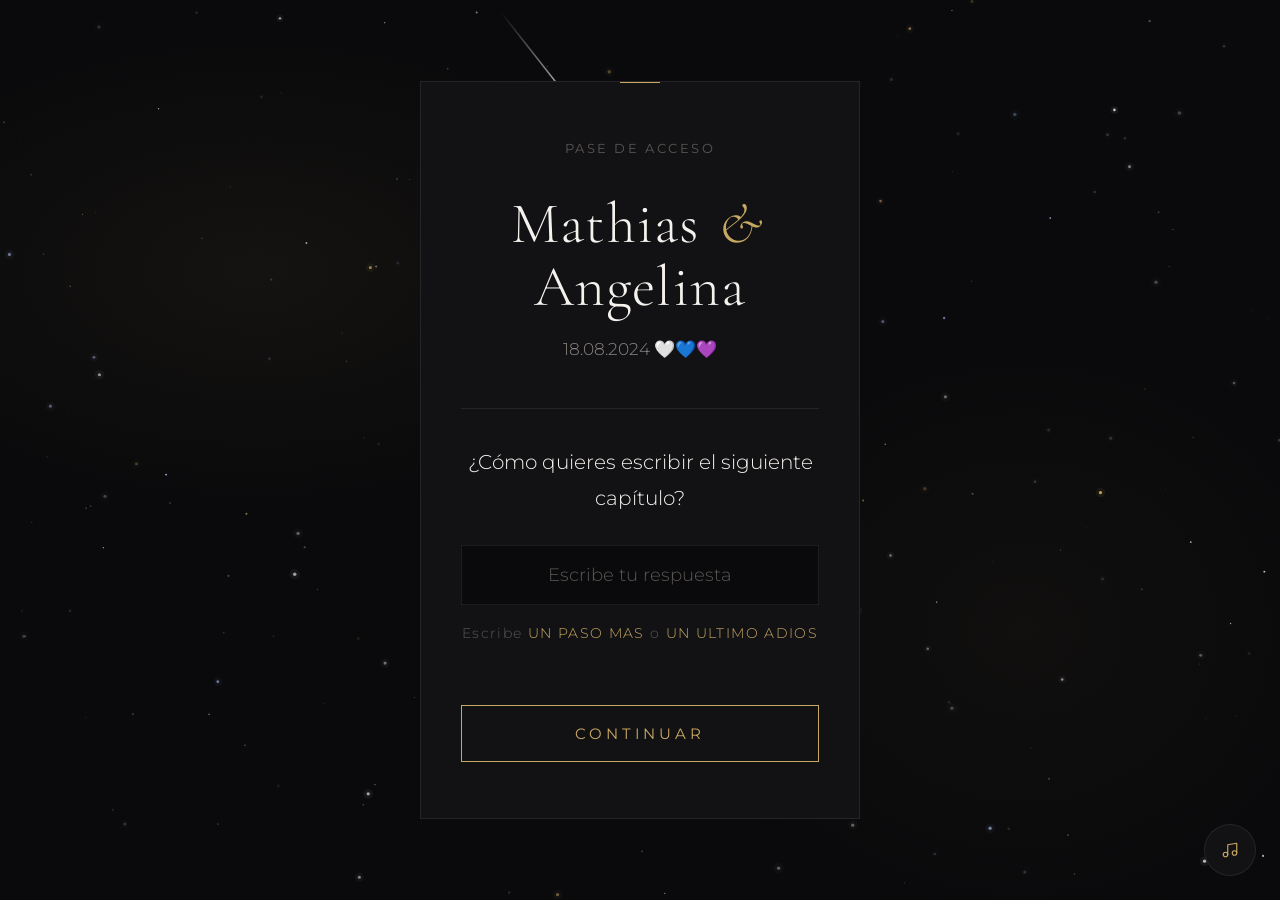
==== commit 60b6d6db: "Corazon secreto solo en despedida" ====
--- a/index.html
+++ b/index.html
@@ -172,7 +172,6 @@
     </div>
 
     <p class="signoff">Gracias por seguir eligiéndome <span class="heart">♥</span> — M.</p>
-    <p class="hidden-message" id="hiddenMsg1">♥</p>
   </div>
 </section>
 
